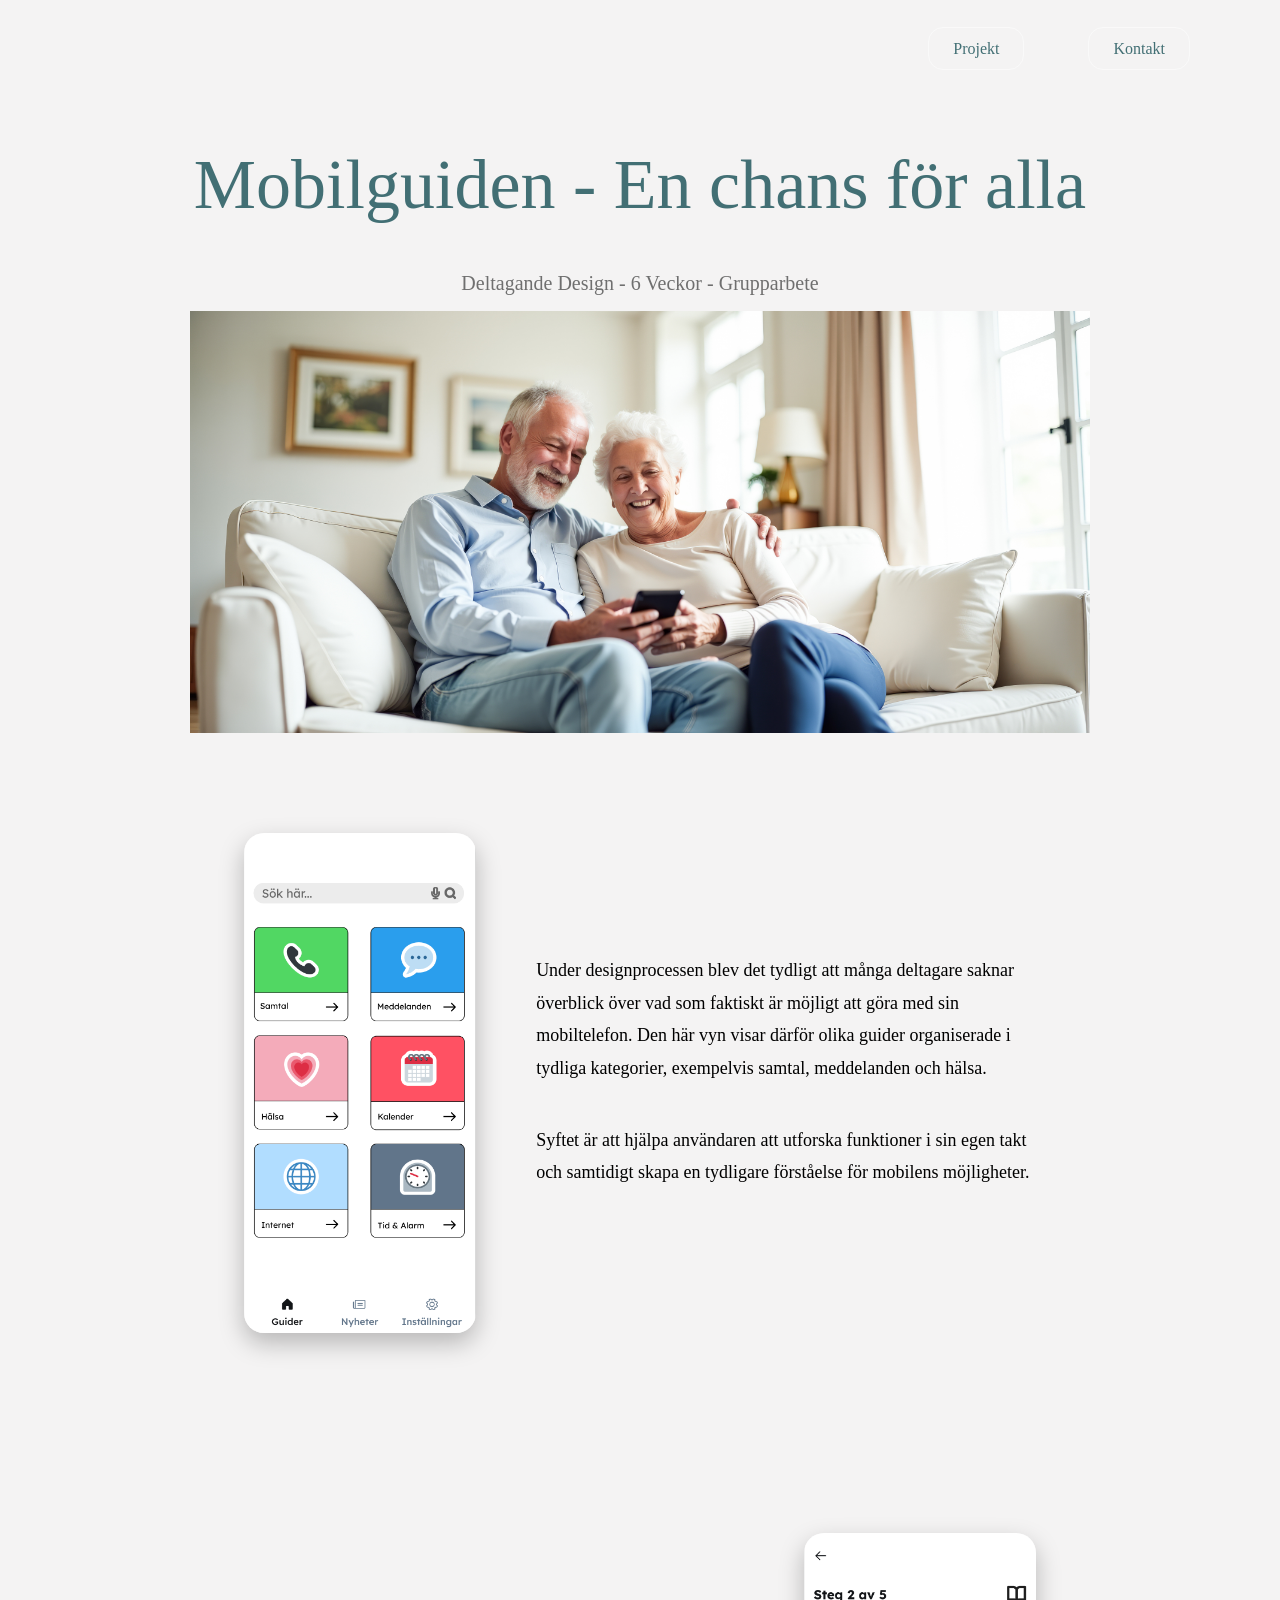
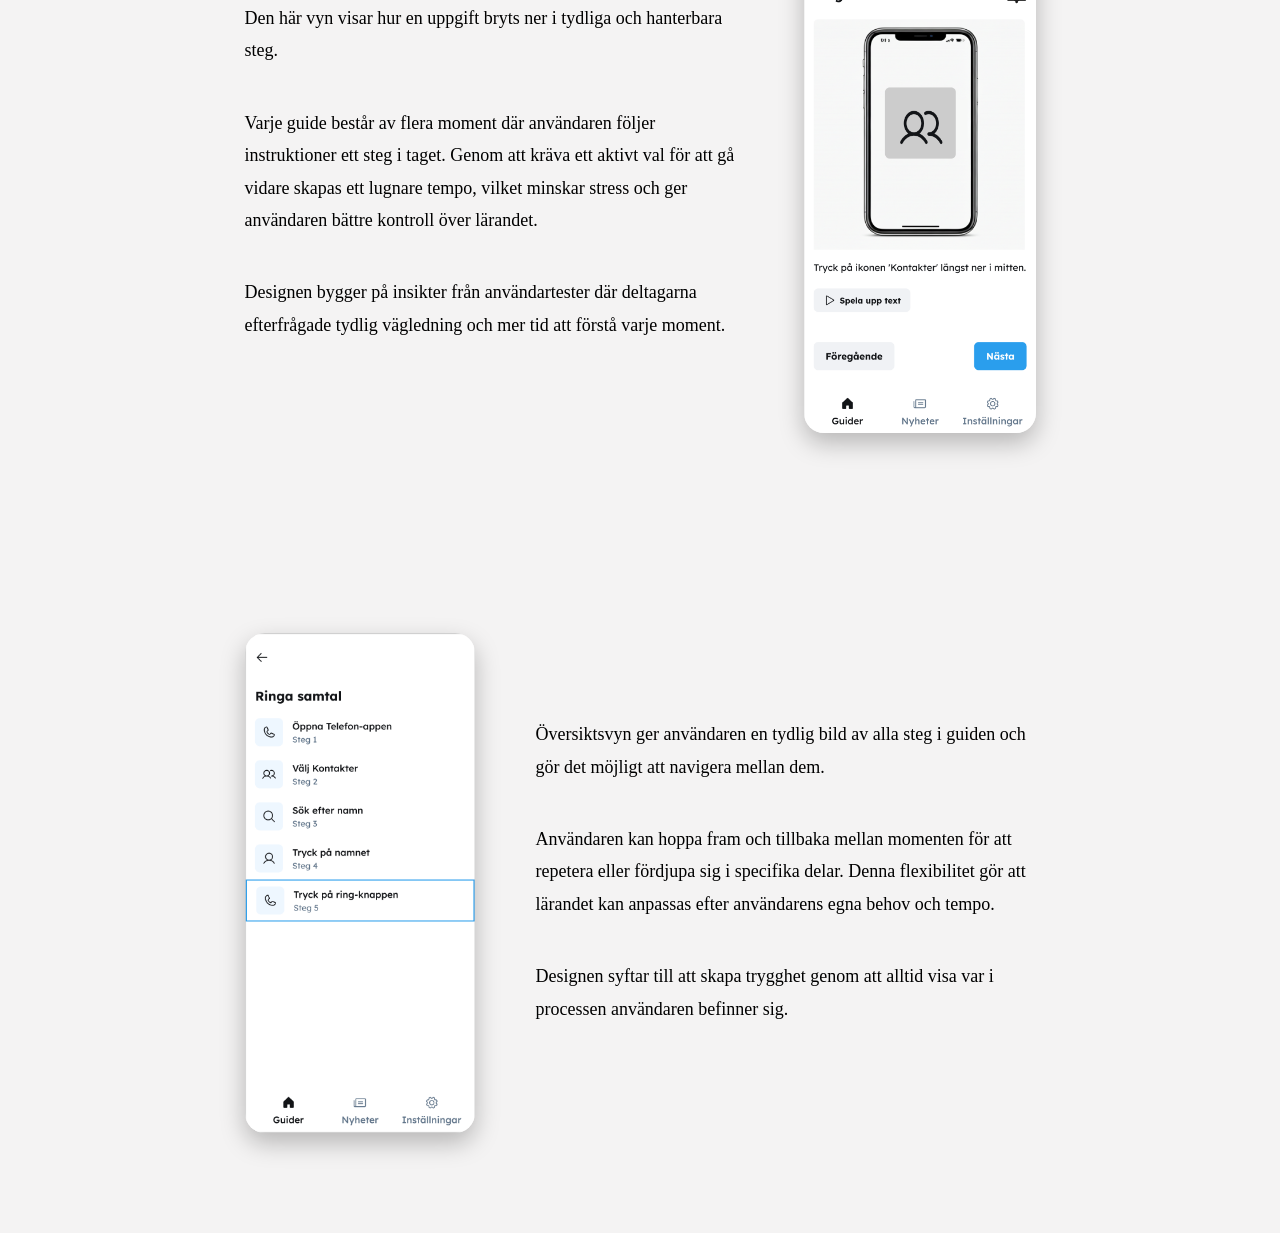
==== mobilguiden.html @ 3d734ecd "Add files via upload" ====
<!DOCTYPE html>
<head>
    <meta charset="UTF-8">
  <title>Sida 2</title>
  <link rel="stylesheet" href="DungeDesign.css">
  <style>
    body {
      background-color: #f4f3f3;
    }
  </style>
</head>
<body>
    <header class="site-header"> 
        <div class="header-top">  
            <nav class="header-nav">
                <a href="index.html" class="header-btn">Projekt</a>
                <!-- <a href="#om-mig" class="header-btn">Om mig</a> -->
                <a href="kontakt.html" class="header-btn">Kontakt</a>
            </nav>
        </div>
    </div>
    </header>
  <h1 class="rubrikMobilguiden">Mobilguiden - En chans för alla</h1>
  <h2 class="underrubrikMobilguiden">Deltagande Design - 6 Veckor - Grupparbete</h2>
  <img src="mobilguiden_bild.jpeg" alt="Mobilguiden pensionär bild" class="pensionarBilden">

  <div class="MG-projektinfo1">
    <img src="mobilguidenbild1.png" alt="Mobilguiden vy 1" class="vy1mbGuiden">
    <div class="MGvy1text">
        <p class="MGvy1text p">Under designprocessen blev det tydligt att många deltagare saknar överblick över vad som faktiskt är möjligt att göra med sin mobiltelefon.
            Den här vyn visar därför olika guider organiserade i tydliga kategorier, exempelvis samtal, meddelanden och hälsa.
        </p>

        <p>
            Syftet är att hjälpa användaren att utforska funktioner i sin egen takt och samtidigt skapa en tydligare förståelse för mobilens möjligheter.
        </p>
    </div>
  </div>

  <div class="MG-projektinfo1">

    <div class="MGvy1text"> 
        <p>Den här vyn visar hur en uppgift bryts ner i tydliga och hanterbara steg.
            </p>

        <p>Varje guide består av flera moment där användaren följer instruktioner ett steg i taget. Genom att kräva ett aktivt val för att gå vidare skapas ett lugnare tempo, vilket minskar stress och ger användaren bättre kontroll över lärandet.
            </p> 
            
        <p>    Designen bygger på insikter från användartester där deltagarna efterfrågade tydlig vägledning och mer tid att förstå varje moment.
            </p>
    </div>

    <img src="MGvy2.png" alt="MobilGuiden vy 2" class="vy1mbGuiden">

  </div>

  <div class="MG-projektinfo1">
    <img src="MGvy3.png" alt="Mobilguiden vy 3" class="vy1mbGuiden">
    <div class="MGvy1text">
        <p class="MGvy1text p">Översiktsvyn ger användaren en tydlig bild av alla steg i guiden och gör det möjligt att navigera mellan dem.
        </p>

        <p>
            Användaren kan hoppa fram och tillbaka mellan momenten för att repetera eller fördjupa sig i specifika delar. Denna flexibilitet gör att lärandet kan anpassas efter användarens egna behov och tempo.
        </p>

        <p>Designen syftar till att skapa trygghet genom att alltid visa var i processen användaren befinner sig.</p>

    </div>
  </div>



</body>
</html>
---- DungeDesign.css ----
html, body {
    margin: 0;
    padding: 0;
    
}

html {
    scroll-behavior: smooth;
}

#projekt {
    scroll-margin-top: 40px; /* Anpassa utrymmet ovanför när man klickar på Projekt */
}

.site-header {
    position: relative;
    background-color: #f4f3f3;  
    padding: 10px 0px 40px;
    text-align: center;
    perspective: 800px;
    width: 100%;
    
    
}

.header-top {
    display: flex;
    align-items: center;       /* centrerar vertikalt */
    justify-content: flex-start; /* logga till vänster, knappar till höger */
    padding-top: 30px; /* 👈 flyttar ner knapparna */
    padding-right: 90px; /* valfritt, lite luft från kanten */
}

.header-nav {
    margin-left: auto; /* pushar knapparna åt höger */
    font-family: 'DM Serif Display', serif;
    font-weight: 300; /* bold */
    font-size: 16px;  /* ändra här för större/mindre rubrik */
}
  
.header-nav a {
    margin-left: 60px;        /* mellanrum mellan knappar */
    text-decoration: none;
    color: #426f74;
    padding: 12px 24px;
    border-radius: 15px;
    border: 1px solid rgba(255, 255, 255, 0.477); /* 👈 NY */
    transition: background 0.2s ease, color 0.2s ease, border 0.2s ease;
}
  
.header-nav a:hover {
    background-color: #426f74;
    color: #f4f3f3;
    border-color: #426f74;
}

h1 {
    font-family: 'DM Serif Display', serif;
    font-weight: 70; /* bold */
    font-size: 70px;  /* ändra här för större/mindre rubrik */
    color: #426f74;
    text-align: center;
}

h2 {
    font-family: 'DM Serif Display', serif;
    font-weight: 300;
    font-size: 50px;  /* exempel på H2-storlek */
    color: #000000;
    text-align: center; 
}

.site-header h1 {
    margin-top: 1px;
    text-align: left;
    
}

.ingress {
    font-size: 1.6rem;
    max-width: 700px;
    text-align: left;
    color: #426f74;
}


p {
    font-family: 'DM Serif Display', serif;
    font-weight: 10;
    font-size: 30px;  /* exempel på H2-storlek */
    color: #6f6f6f;
}

.projects {
    display: flex;
    flex-direction: column;
    gap: 140px;
    padding: 120px;
    background-color: #f4f3f3;
    align-items: center;
}

.project {
    width: 900px;        /* samma bredd på alla */
    min-height: 420px;    /* samma minsta höjd på alla */
    border: 1px solid #d6d6d6;
    border-radius: 12px;
    transition: transform 0.25s ease, box-shadow 0.25s ease;
    background-color: #ffffff;
}

  .project a {
    display: flex;
    align-items: center;
    gap: 50px;
    padding: 50px 100px;
    flex-direction: row;
    text-decoration: none;
    color: inherit;
    text-align: left;
    height: 100%;
}

.project a p {
    text-align: left; /* centrera texten */    
}

.project:hover {
    transform: translateY(-6px);
    box-shadow: 0 12px 30px rgba(0,0,0,0.15);
    cursor: pointer;
}

.project a:focus {
    /* outline: 2px solid black; */
    outline-offset: 4px;
}

.project-img {
    width: 500px;       /* fyller kortets bredd */
    height: 300px;      /* behåller proportionerna */
    border-radius: 5px; /* rundade hörn om du vill */
    margin-bottom: 5px; /* luft mellan bild och text */
    display: block;    /* tar bort inline-gap */
    object-fit: contain; /* ser till att bilden fyller ytan snyggt */
    margin-right: 1px;  
}

.project-text {
    text-align: left;
    padding: 0;
    
}

.hero-content {
    max-width: 120000px;
    /* Vertikal placering i hero */
    margin-top: 60px;  /* flyttar H1 ned från toppen, justera som du vill */
    padding: 0 80px;   /* lite luft på sidorna */
    box-sizing: border-box;
}

.hero-content1 {
    max-width: 800px;
    /* Vertikal placering i hero */
    text-align: center;
    align-items: center;
    justify-content: center;
    display: flex;

}

.marathonBilden {
    width: 240px;
    height: auto;
    margin-right: 470px;
    margin-top: 40px;
}

.designBilden {
    width: 300px;
    height: auto;
    margin-right: 100px;
    margin-top: 80px;

}

.cirkel {
    width: 50px;
    height: 50px;
    background-color: #426f74;
    border-radius: 50%;
  
    position: absolute;
    top: 885px;
    left: 390px;
  }

  .cirkel1 {
    width: 70px;
    height: 70px;
    background-color: #426f74;
    border-radius: 50%;
  
    position: absolute;
    top: 350px;
    left: 860px;
  }

.pensionarBilden {
    width: 900px;
    height: auto;
    display: block;
    margin: 0 auto;

}

.rubrikMobilguiden {
    font-family: 'DM Serif Display', serif;
    font-weight: 70; /* bold */
    font-size: 70px;  /* ändra här för större/mindre rubrik */
    color: #426f74;
    text-align: center;
}

.rubrikSagobanken {
        font-family: 'DM Serif Display', serif;
        font-weight: 70; /* bold */
        font-size: 70px;  /* ändra här för större/mindre rubrik */
        color: #426f74;
        text-align: center;
}

.underrubrikMobilguiden {
    font-family: 'DM Serif Display', serif;
    font-weight: 300;
    font-size: 20px;  /* exempel på H2-storlek */
    color: #6f6f6f;
    text-align: center; 
}

.underrubrikSagobanken {
    font-family: 'DM Serif Display', serif;
    font-weight: 300;
    font-size: 20px;  /* exempel på H2-storlek */
    color: #6f6f6f;
    text-align: center; 
}

.vy1mbGuiden {
    height: 500px;
    width: auto;
    border-radius: 20px;
    box-shadow: 0 10px 25px rgba(0,0,0,0.25);
}

.MG-projektinfo1 {
    display: flex;
    align-items: center;
    gap: 60px;
    justify-content: center;
    padding: 100px 10%;

}

.MGvy1text {
    max-width: 500px;
}

.MGvy1text p {
    font-family: 'DM Serif Display', serif;
    font-size: 18px;
    margin-bottom: 40px;
    line-height: 1.8;

    color: #000000;
}

.kontakt-page {
    background-color: #f4f3f3;
    color: #f4f3f3;
    font-family: Arial, sans-serif;
}

/* HELA SEKTIONEN */
.contact-section {

    display: flex;
    flex-direction: column;

    justify-content: center;
    align-items: center;

    text-align: center;

    padding: 40px;
}

/* RUBRIK */
.contact-section h1 {
    font-size: 64px;

    margin-bottom: 20px;
}

/* BESKRIVNING */
.contact-section p {
    font-size: 20px;

    color: #000000;

    line-height: 1.7;
}

/* KONTAKTINFO */
.contact-info {
    margin-top: 40px;
}

.contact-info p {
    margin: 15px 0;
}

 @keyframes slide-fwd-center{
    0% {
        transform:translateY(30px);
        opacity: 0;
    }
    100% {
        transform:translateY(0);
        opacity: 1;
    }
}
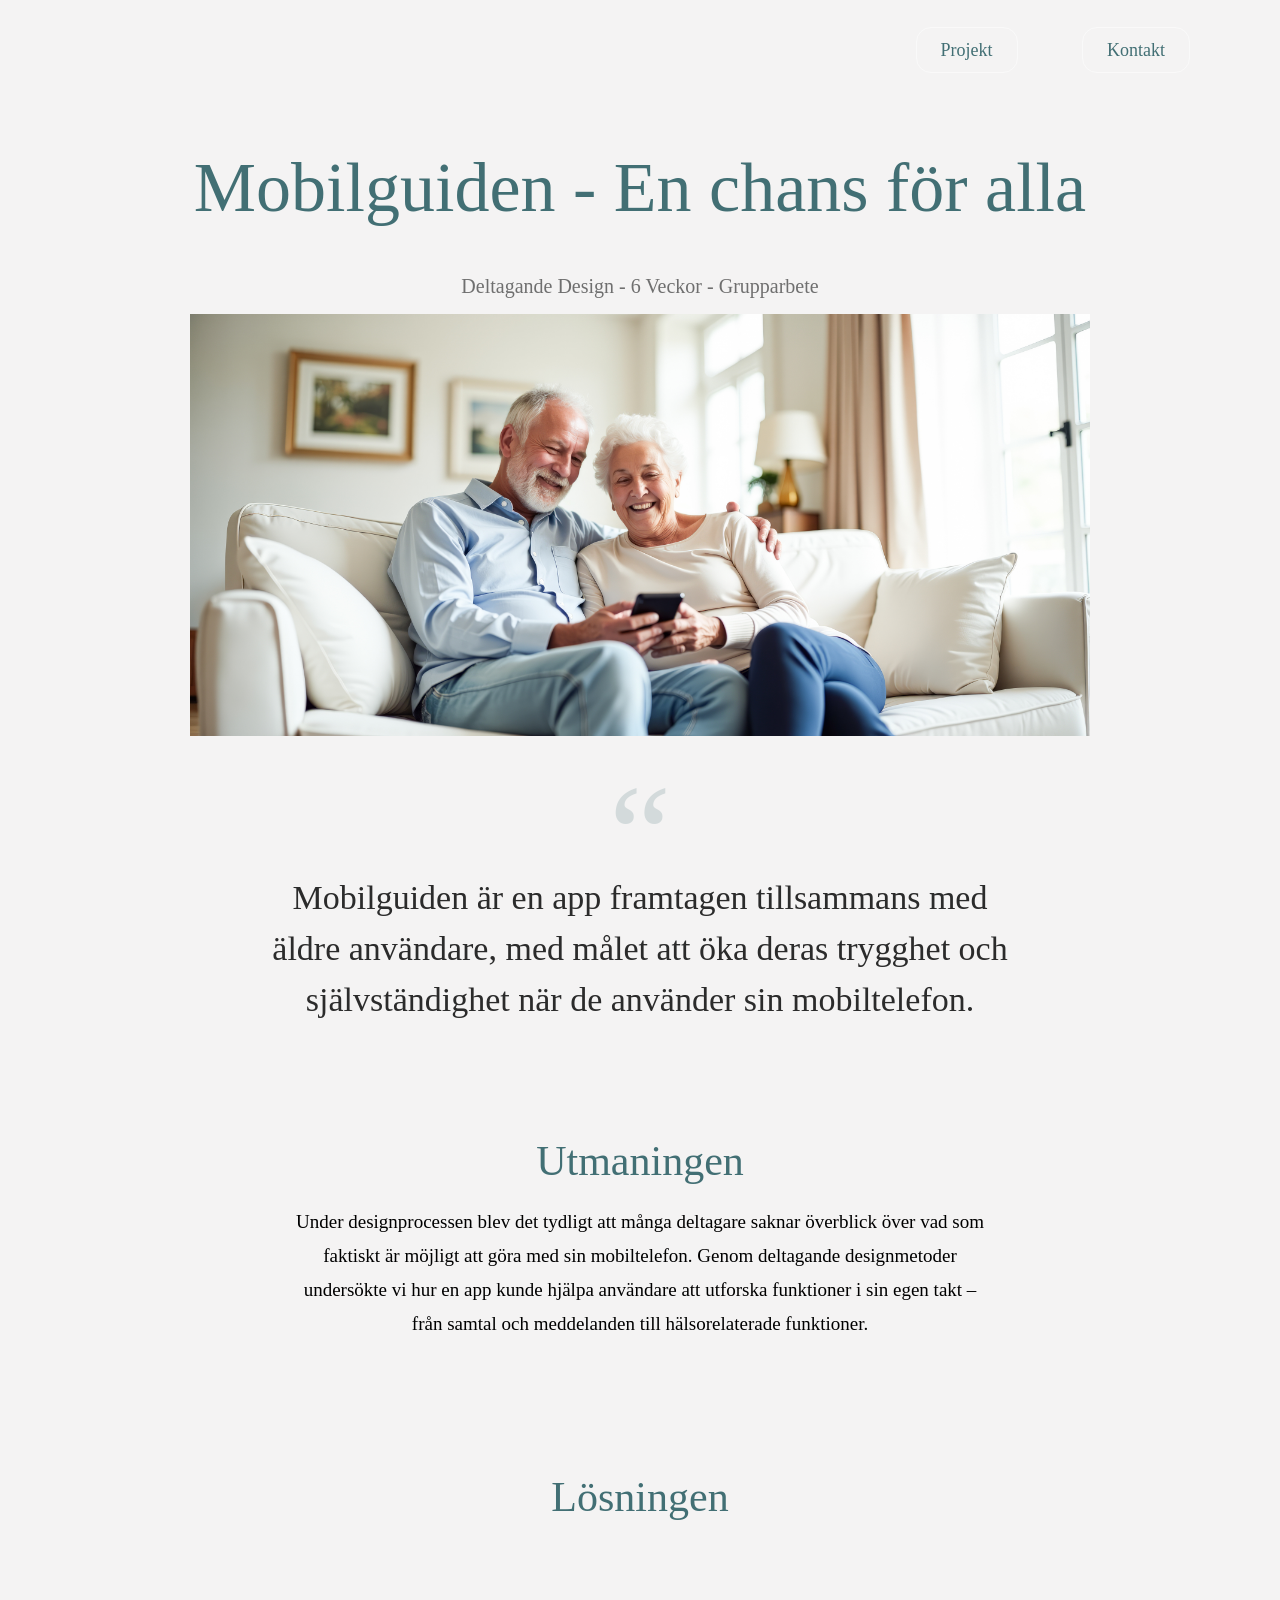
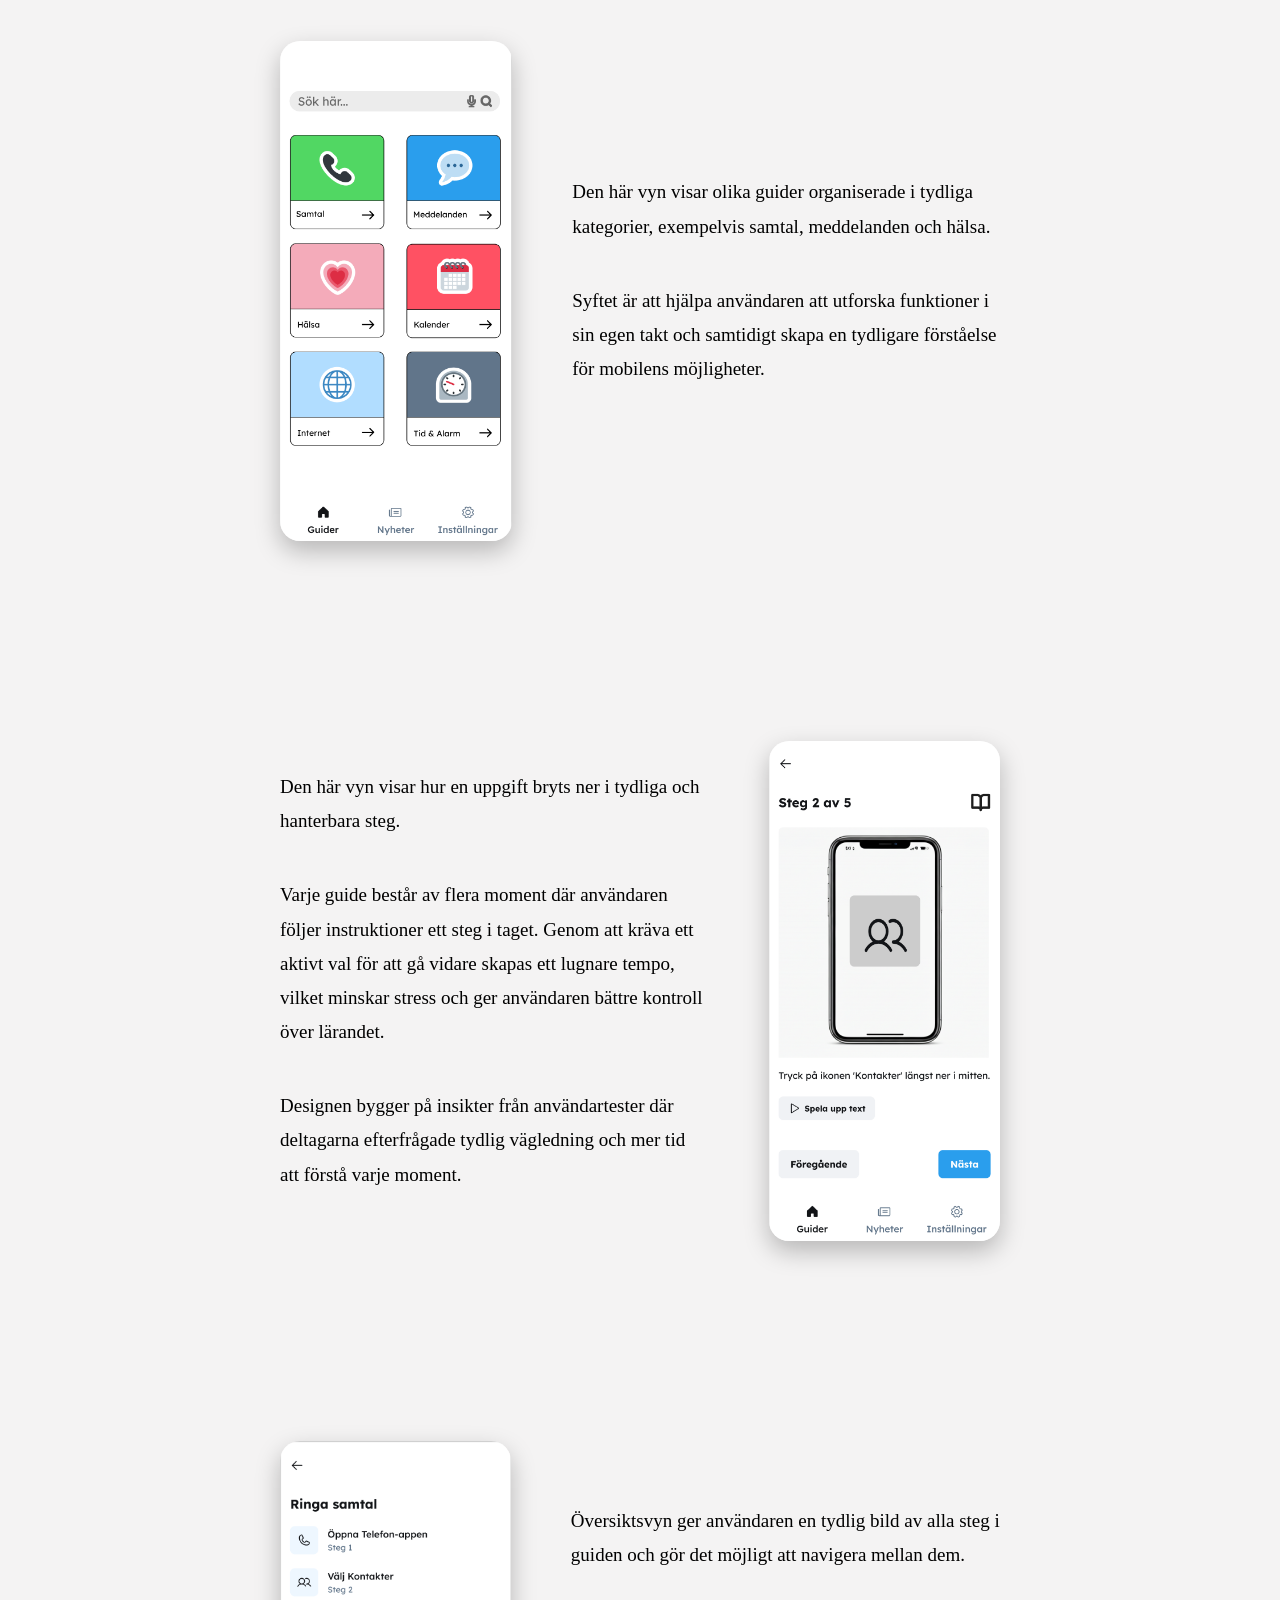
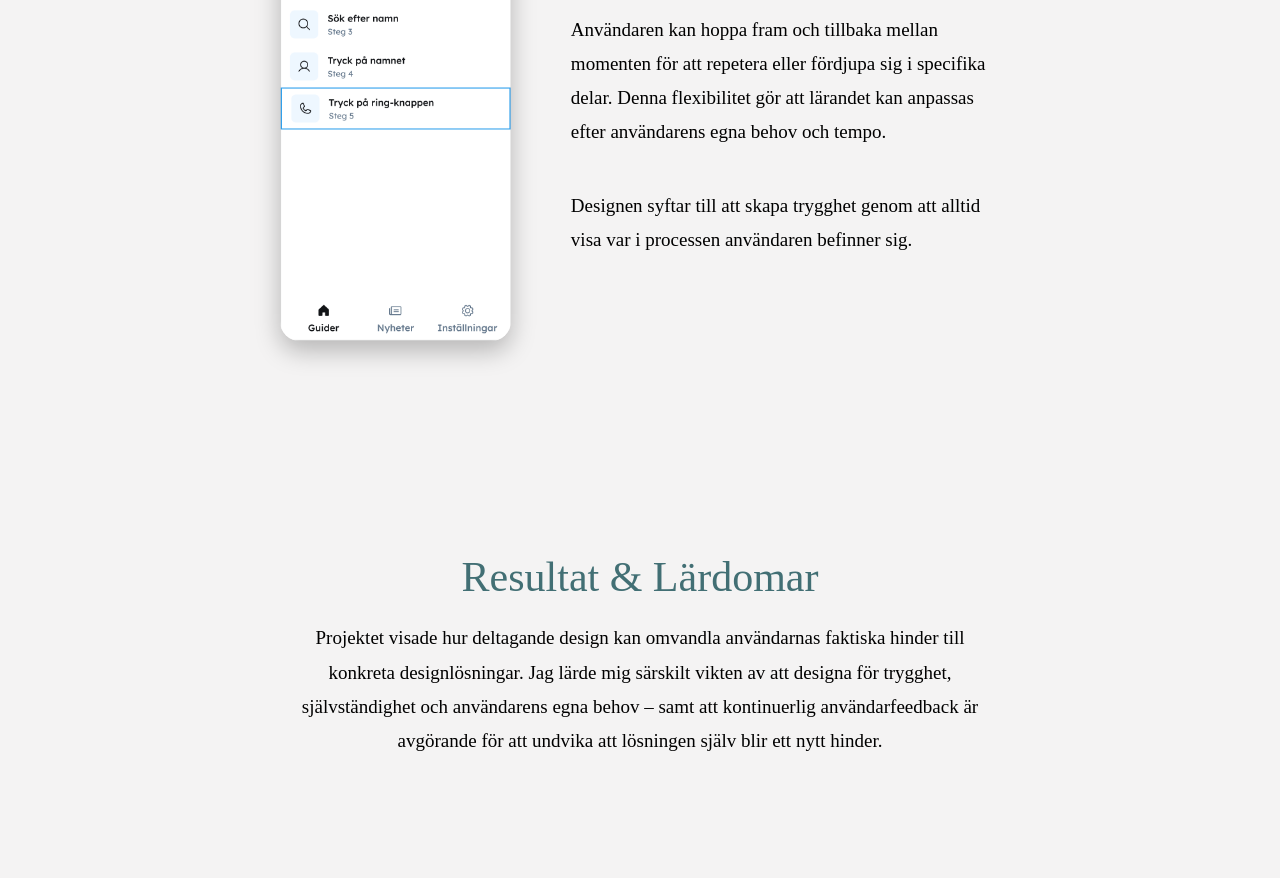
==== commit bb251322: "Update mobilguiden.html" ====
--- a/mobilguiden.html
+++ b/mobilguiden.html
@@ -14,62 +14,105 @@
         <div class="header-top">  
             <nav class="header-nav">
                 <a href="index.html" class="header-btn">Projekt</a>
-                <!-- <a href="#om-mig" class="header-btn">Om mig</a> -->
+                <!-- <a href="index.html#om-mig" class="header-btn">Om mig</a> -->
                 <a href="kontakt.html" class="header-btn">Kontakt</a>
             </nav>
         </div>
-    </div>
     </header>
+ 
   <h1 class="rubrikMobilguiden">Mobilguiden - En chans för alla</h1>
   <h2 class="underrubrikMobilguiden">Deltagande Design - 6 Veckor - Grupparbete</h2>
   <img src="mobilguiden_bild.jpeg" alt="Mobilguiden pensionär bild" class="pensionarBilden">
-
-  <div class="MG-projektinfo1">
-    <img src="mobilguidenbild1.png" alt="Mobilguiden vy 1" class="vy1mbGuiden">
-    <div class="MGvy1text">
-        <p class="MGvy1text p">Under designprocessen blev det tydligt att många deltagare saknar överblick över vad som faktiskt är möjligt att göra med sin mobiltelefon.
-            Den här vyn visar därför olika guider organiserade i tydliga kategorier, exempelvis samtal, meddelanden och hälsa.
-        </p>
-
-        <p>
-            Syftet är att hjälpa användaren att utforska funktioner i sin egen takt och samtidigt skapa en tydligare förståelse för mobilens möjligheter.
-        </p>
+ 
+  <!-- INTRO -->
+  <section class="case-sektion case-intro">
+    <p class="intro-quote">
+      Mobilguiden är en app framtagen tillsammans med äldre användare, med målet att
+      öka deras trygghet och självständighet när de använder sin mobiltelefon.
+    </p>
+  </section>
+ 
+  <!-- UTMANINGEN -->
+  <section class="case-sektion">
+    <h3 class="sektion-rubrik">Utmaningen</h3>
+    <div class="case-text">
+      <p>
+        Under designprocessen blev det tydligt att många deltagare saknar överblick
+        över vad som faktiskt är möjligt att göra med sin mobiltelefon. Genom
+        deltagande designmetoder undersökte vi hur en app kunde hjälpa användare att
+        utforska funktioner i sin egen takt – från samtal och meddelanden till
+        hälsorelaterade funktioner.
+      </p>
     </div>
-  </div>
-
-  <div class="MG-projektinfo1">
-
-    <div class="MGvy1text"> 
-        <p>Den här vyn visar hur en uppgift bryts ner i tydliga och hanterbara steg.
+  </section>
+ 
+  <!-- LÖSNINGEN -->
+  <section class="case-sektion">
+    <h3 class="sektion-rubrik">Lösningen</h3>
+ 
+    <div class="MG-projektinfo1">
+        <img src="mobilguidenbild1.png" alt="Mobilguiden vy 1" class="vy1mbGuiden">
+        <div class="MGvy1text">
+            <p>
+                Den här vyn visar olika guider organiserade i tydliga kategorier,
+                exempelvis samtal, meddelanden och hälsa.
             </p>
-
-        <p>Varje guide består av flera moment där användaren följer instruktioner ett steg i taget. Genom att kräva ett aktivt val för att gå vidare skapas ett lugnare tempo, vilket minskar stress och ger användaren bättre kontroll över lärandet.
-            </p> 
-            
-        <p>    Designen bygger på insikter från användartester där deltagarna efterfrågade tydlig vägledning och mer tid att förstå varje moment.
+            <p>
+                Syftet är att hjälpa användaren att utforska funktioner i sin egen takt
+                och samtidigt skapa en tydligare förståelse för mobilens möjligheter.
             </p>
+        </div>
     </div>
-
-    <img src="MGvy2.png" alt="MobilGuiden vy 2" class="vy1mbGuiden">
-
-  </div>
-
-  <div class="MG-projektinfo1">
-    <img src="MGvy3.png" alt="Mobilguiden vy 3" class="vy1mbGuiden">
-    <div class="MGvy1text">
-        <p class="MGvy1text p">Översiktsvyn ger användaren en tydlig bild av alla steg i guiden och gör det möjligt att navigera mellan dem.
-        </p>
-
-        <p>
-            Användaren kan hoppa fram och tillbaka mellan momenten för att repetera eller fördjupa sig i specifika delar. Denna flexibilitet gör att lärandet kan anpassas efter användarens egna behov och tempo.
-        </p>
-
-        <p>Designen syftar till att skapa trygghet genom att alltid visa var i processen användaren befinner sig.</p>
-
+ 
+    <div class="MG-projektinfo1">
+        <div class="MGvy1text">
+            <p>
+                Den här vyn visar hur en uppgift bryts ner i tydliga och hanterbara steg.
+            </p>
+            <p>
+                Varje guide består av flera moment där användaren följer instruktioner
+                ett steg i taget. Genom att kräva ett aktivt val för att gå vidare skapas
+                ett lugnare tempo, vilket minskar stress och ger användaren bättre
+                kontroll över lärandet.
+            </p>
+            <p>
+                Designen bygger på insikter från användartester där deltagarna
+                efterfrågade tydlig vägledning och mer tid att förstå varje moment.
+            </p>
+        </div>
+        <img src="MGvy2.png" alt="MobilGuiden vy 2" class="vy1mbGuiden">
     </div>
-  </div>
-
-
-
+ 
+    <div class="MG-projektinfo1">
+        <img src="MGvy3.png" alt="Mobilguiden vy 3" class="vy1mbGuiden">
+        <div class="MGvy1text">
+            <p>
+                Översiktsvyn ger användaren en tydlig bild av alla steg i guiden och gör
+                det möjligt att navigera mellan dem.
+            </p>
+            <p>
+                Användaren kan hoppa fram och tillbaka mellan momenten för att repetera
+                eller fördjupa sig i specifika delar. Denna flexibilitet gör att lärandet
+                kan anpassas efter användarens egna behov och tempo.
+            </p>
+            <p>
+                Designen syftar till att skapa trygghet genom att alltid visa var i
+                processen användaren befinner sig.
+            </p>
+        </div>
+    </div>
+  </section>
+ 
+  <!-- RESULTAT & LÄRDOMAR -->
+  <section class="case-sektion">
+    <h3 class="sektion-rubrik">Resultat &amp; Lärdomar</h3>
+    <div class="case-text">
+      <p>
+        Projektet visade hur deltagande design kan omvandla användarnas faktiska hinder till konkreta designlösningar. Jag lärde mig särskilt vikten av att designa för trygghet, självständighet och användarens egna behov – samt att kontinuerlig användarfeedback är avgörande för att undvika att lösningen själv blir ett nytt hinder.
+      </p>
+    </div>
+  </section>
+ 
+ 
 </body>
-</html>+</html>
--- a/DungeDesign.css
+++ b/DungeDesign.css
@@ -35,7 +35,7 @@
     margin-left: auto; /* pushar knapparna åt höger */
     font-family: 'DM Serif Display', serif;
     font-weight: 300; /* bold */
-    font-size: 16px;  /* ändra här för större/mindre rubrik */
+    font-size: 18px;  /* ändra här för större/mindre rubrik */
 }
   
 .header-nav a {
@@ -77,7 +77,7 @@
 }
 
 .ingress {
-    font-size: 1.6rem;
+    font-size: 1.9rem;
     max-width: 700px;
     text-align: left;
     color: #426f74;
@@ -254,6 +254,18 @@
     box-shadow: 0 10px 25px rgba(0,0,0,0.25);
 }
 
+.case-stack {
+    display: flex;
+    flex-direction: column;
+    align-items: center;
+    gap: 30px;
+    margin-bottom: 140px;
+}
+
+.case-stack:last-of-type {
+    margin-bottom: 0;
+}
+
 .MG-projektinfo1 {
     display: flex;
     align-items: center;
@@ -269,7 +281,8 @@
 
 .MGvy1text p {
     font-family: 'DM Serif Display', serif;
-    font-size: 18px;
+    font-size: 19px;
+    font-weight: 400;
     margin-bottom: 40px;
     line-height: 1.8;
 
@@ -319,6 +332,115 @@
 
 .contact-info p {
     margin: 15px 0;
+}
+
+/* OM MIG */
+#om-mig {
+    scroll-margin-top: 40px;
+}
+
+.om-mig {
+    max-width: 700px;
+    margin: 0 auto;
+    padding: 100px 40px 20px;
+    background-color: #f4f3f3;
+    text-align: left;
+}
+
+.om-mig-rubrik {
+    font-family: 'DM Serif Display', serif;
+    font-weight: 300;
+    font-size: 46px;
+    color: #426f74;
+    text-align: left;
+    margin-bottom: 20px;
+}
+
+.om-mig p {
+    font-family: 'DM Serif Display', serif;
+    font-size: 18px;
+    font-weight: 400;
+    line-height: 1.8;
+    color: #000000;
+    margin-bottom: 24px;
+}
+
+.case-intro {
+    padding-top: 90px;
+}
+
+.intro-quote {
+    font-family: 'DM Serif Display', serif;
+    font-size: 34px;
+    font-weight: 400;
+    line-height: 1.5;
+    color: #2b2b2b;
+    text-align: center;
+    max-width: 750px;
+    margin: 0 auto;
+    position: relative;
+}
+
+.intro-quote::before {
+    content: "\201C";
+    display: block;
+    font-family: 'DM Serif Display', serif;
+    font-size: 140px;
+    color: #426f74;
+    opacity: 0.18;
+    line-height: 0.4;
+    margin-bottom: 10px;
+}
+
+/* CASE STUDY-SEKTIONER (mobilguiden.html, sagobanken.html) */
+.case-sektion {
+    max-width: 900px;
+    margin: 0 auto;
+    padding: 70px 10% 0;
+}
+
+.case-sektion:last-of-type {
+    padding-bottom: 100px;
+}
+
+.sektion-rubrik {
+    font-family: 'DM Serif Display', serif;
+    font-weight: 300;
+    font-size: 42px;
+    color: #426f74;
+    text-align: center;
+    margin-bottom: 20px;
+}
+
+.case-text {
+    max-width: 700px;
+    margin: 0 auto;
+    text-align: center;
+}
+
+.case-text p {
+    font-family: 'DM Serif Display', serif;
+    font-size: 19px;
+    font-weight: 400;
+    line-height: 1.8;
+    color: #000000;
+    margin-bottom: 20px;
+}
+
+/* Platshållartext som markerar var Erik behöver fylla i eget innehåll */
+.placeholder {
+    color: #9a9a9a;
+    font-family: 'DM Serif Display', serif;
+}
+
+.min-roll-box {
+    max-width: 700px;
+    margin: 0 auto;
+    background-color: #ffffff;
+    border: 1px solid #d6d6d6;
+    border-radius: 12px;
+    padding: 40px;
+    text-align: center;
 }
 
  @keyframes slide-fwd-center{
@@ -330,4 +452,4 @@
         transform:translateY(0);
         opacity: 1;
     }
-}+}
